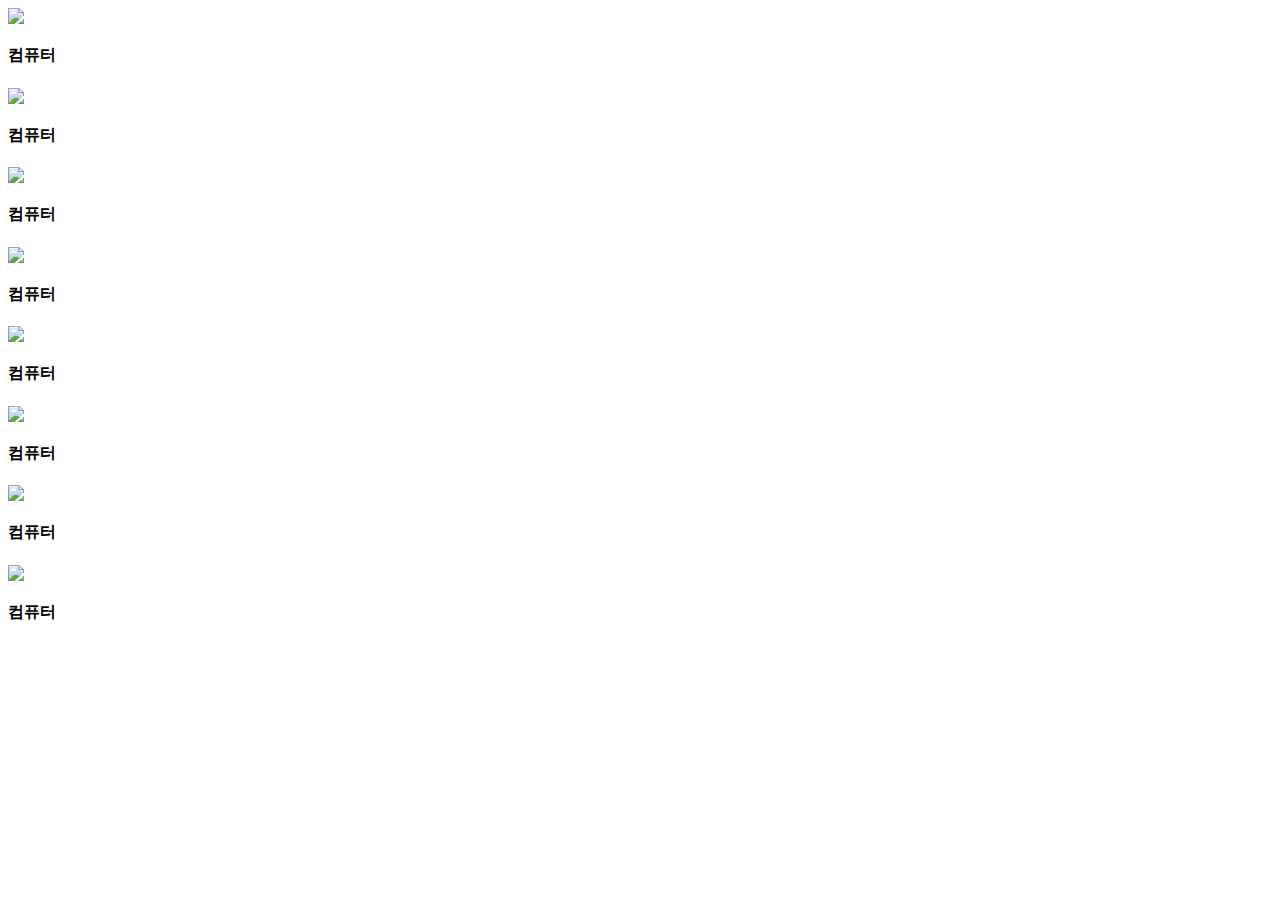
==== index.html @ 5f496eae "feat: index 파일 이름 수정" ====
<head>
  
  <meta charset="UTF-8">
  <title>hw1</title>
  <meta name="viewport" content="width=device-width, initial-scale=1.0">
  <link rel="stylesheet" href="파일.css"></link>
</head>
<body>
  <div class = "container">
 <div class ="card">
  <img src="./images/다운로드.jpg" >
  <h4>컴퓨터</h4>
 </div>
 <div class ="card">
  <img src="./images/다운로드.jpg" >
  <h4>컴퓨터</h4>
 </div>
 <div class ="card">
  <img src="./images/다운로드.jpg" >
  <h4>컴퓨터</h4>
</div>
<div class ="card">
  <img src="./images/다운로드.jpg" >
  <h4>컴퓨터</h4>
 </div>
 <div class ="card">
  <img src="./images/다운로드.jpg" >
  <h4>컴퓨터</h4>
 </div>
 <div class ="card">
  <img src="./images/다운로드.jpg" >
  <h4>컴퓨터</h4>
  </div>
<div class ="card">
    <img src="./images/다운로드.jpg" >
    <h4>컴퓨터</h4>
   </div>
<div class ="card">
    <img src="./images/다운로드.jpg" >
    <h4>컴퓨터</h4>
</div>
 </div>
</body>
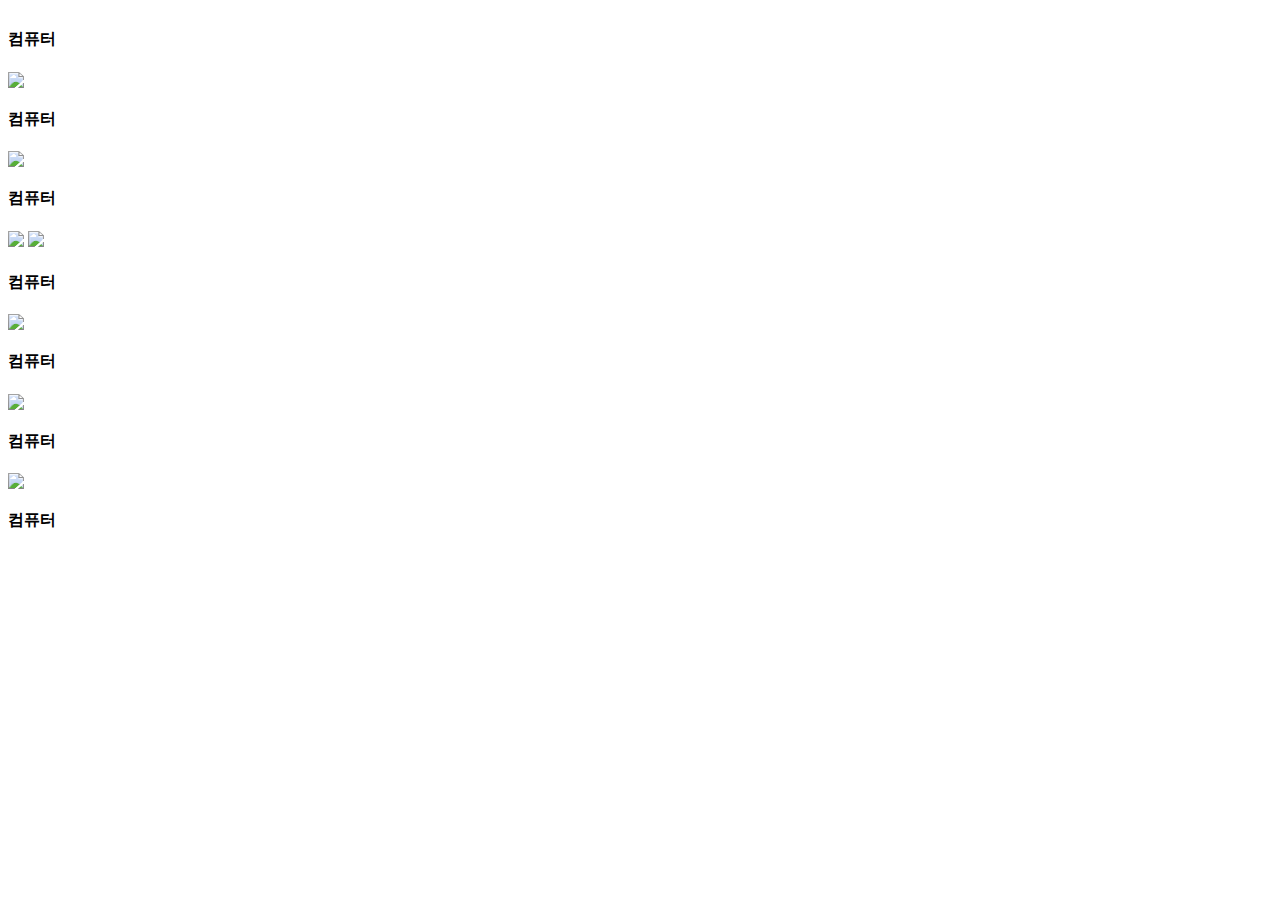
==== commit e1c173ef: "Update index.html" ====
--- a/index.html
+++ b/index.html
@@ -3,40 +3,40 @@
   <meta charset="UTF-8">
   <title>hw1</title>
   <meta name="viewport" content="width=device-width, initial-scale=1.0">
-  <link rel="stylesheet" href="파일.css"></link>
+    <link rel="stylesheet" href="파일.css"></link>
 </head>
 <body>
   <div class = "container">
  <div class ="card">
-  <img src="./images/다운로드.jpg" >
+  <img src="">
   <h4>컴퓨터</h4>
  </div>
  <div class ="card">
-  <img src="./images/다운로드.jpg" >
+  <img src="./과제/다운로드.jpg" >
   <h4>컴퓨터</h4>
  </div>
  <div class ="card">
-  <img src="./images/다운로드.jpg" >
+  <img src="./과제/다운로드.jpg" >
   <h4>컴퓨터</h4>
 </div>
 <div class ="card">
-  <img src="./images/다운로드.jpg" >
+  <img src="./과제/다운로드.jpg >
   <h4>컴퓨터</h4>
  </div>
  <div class ="card">
-  <img src="./images/다운로드.jpg" >
+  <img src="./과제/다운로드.jpg" >
   <h4>컴퓨터</h4>
  </div>
  <div class ="card">
-  <img src="./images/다운로드.jpg" >
+  <img src="./과제/다운로드.jpg" >
   <h4>컴퓨터</h4>
   </div>
 <div class ="card">
-    <img src="./images/다운로드.jpg" >
+    <img src="./과제/다운로드.jpg" >
     <h4>컴퓨터</h4>
    </div>
 <div class ="card">
-    <img src="./images/다운로드.jpg" >
+    <img src="./과제/다운로드.jpg" >
     <h4>컴퓨터</h4>
 </div>
  </div>
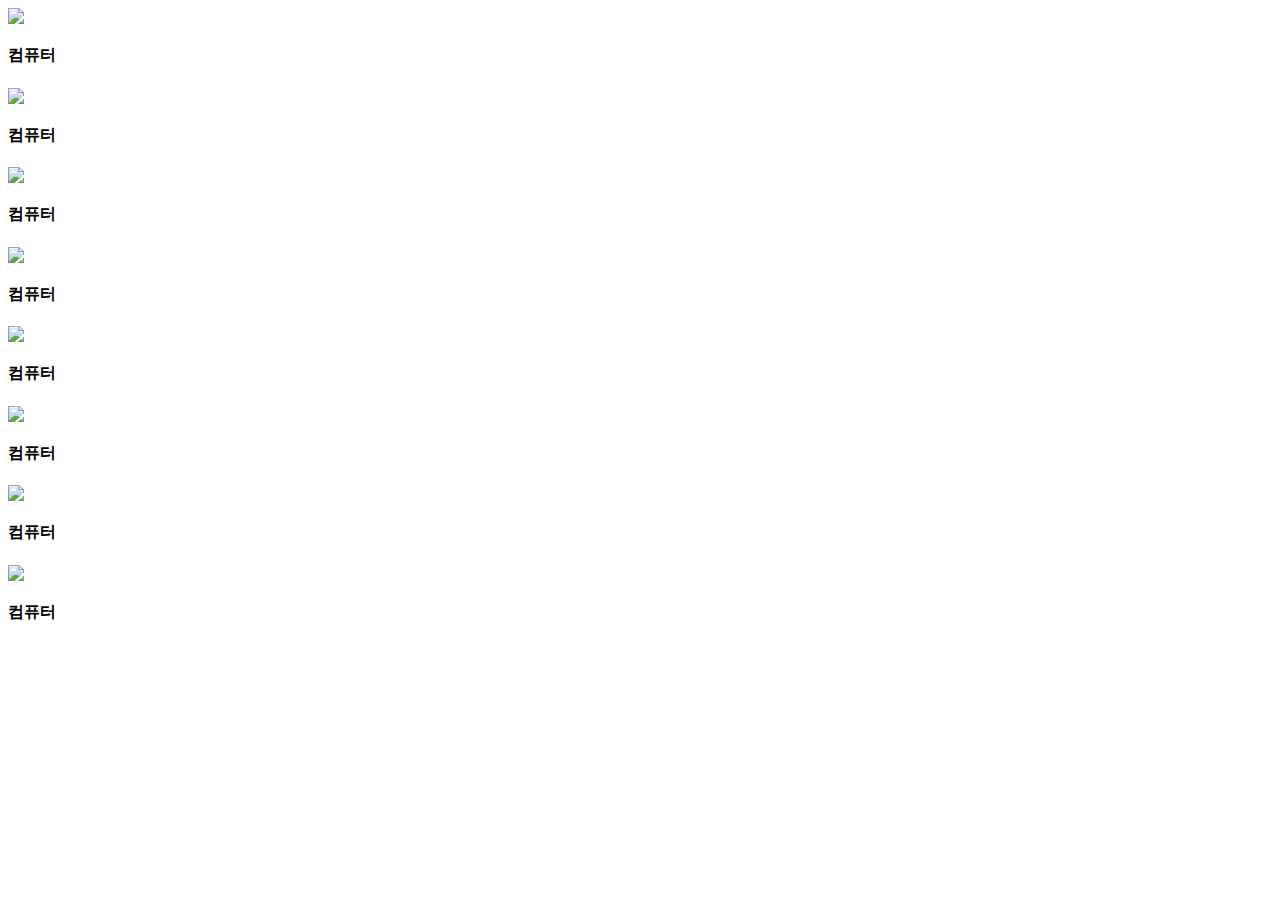
==== commit bea2c5dd: "Update index.html" ====
--- a/index.html
+++ b/index.html
@@ -8,7 +8,7 @@
 <body>
   <div class = "container">
  <div class ="card">
-  <img src="">
+  <img src="./과제/다운로드.jpg">
   <h4>컴퓨터</h4>
  </div>
  <div class ="card">
@@ -20,7 +20,7 @@
   <h4>컴퓨터</h4>
 </div>
 <div class ="card">
-  <img src="./과제/다운로드.jpg >
+  <img src="./과제/다운로드.jpg" >
   <h4>컴퓨터</h4>
  </div>
  <div class ="card">
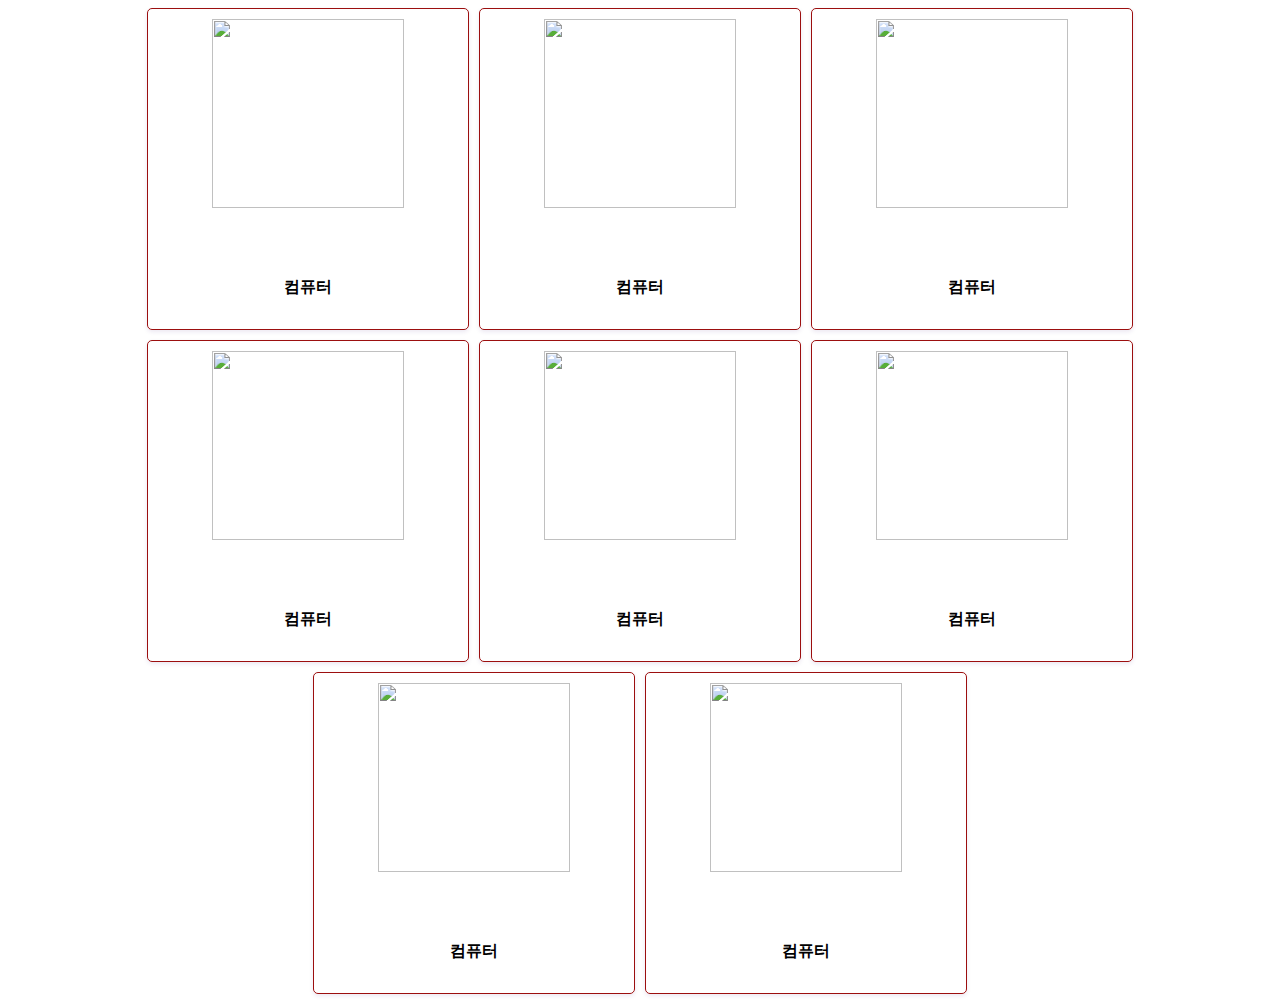
==== commit 4cb2f60b: "Add files via upload" ====
--- a/index.html
+++ b/index.html
@@ -1,43 +1,43 @@
-<head>
-  
-  <meta charset="UTF-8">
-  <title>hw1</title>
-  <meta name="viewport" content="width=device-width, initial-scale=1.0">
-    <link rel="stylesheet" href="파일.css"></link>
-</head>
-<body>
-  <div class = "container">
- <div class ="card">
-  <img src="./과제/다운로드.jpg">
-  <h4>컴퓨터</h4>
- </div>
- <div class ="card">
-  <img src="./과제/다운로드.jpg" >
-  <h4>컴퓨터</h4>
- </div>
- <div class ="card">
-  <img src="./과제/다운로드.jpg" >
-  <h4>컴퓨터</h4>
-</div>
-<div class ="card">
-  <img src="./과제/다운로드.jpg" >
-  <h4>컴퓨터</h4>
- </div>
- <div class ="card">
-  <img src="./과제/다운로드.jpg" >
-  <h4>컴퓨터</h4>
- </div>
- <div class ="card">
-  <img src="./과제/다운로드.jpg" >
-  <h4>컴퓨터</h4>
-  </div>
-<div class ="card">
-    <img src="./과제/다운로드.jpg" >
-    <h4>컴퓨터</h4>
-   </div>
-<div class ="card">
-    <img src="./과제/다운로드.jpg" >
-    <h4>컴퓨터</h4>
-</div>
- </div>
-</body>
+<head>
+  
+  <meta charset="UTF-8">
+  <title>hw1</title>
+  <meta name="viewport" content="width=device-width, initial-scale=1.0">
+    <link rel="stylesheet" href="파일.css"></link>
+</head>
+<body>
+  <div class = "container">
+ <div class ="card">
+  <img src="https://i.namu.wiki/i/IjcGv_lS1dK_wc8cz6ErO-YpsV9el5ovJ3bwAReCCg-wr28SKXt5_yQfyx9ri-COrT5LrHqjeZk_p68tyOEx0w.webp">
+  <h4>컴퓨터</h4>
+ </div>
+ <div class ="card">
+  <img src="https://i.namu.wiki/i/IjcGv_lS1dK_wc8cz6ErO-YpsV9el5ovJ3bwAReCCg-wr28SKXt5_yQfyx9ri-COrT5LrHqjeZk_p68tyOEx0w.webp" >
+  <h4>컴퓨터</h4>
+ </div>
+ <div class ="card">
+  <img src="https://i.namu.wiki/i/IjcGv_lS1dK_wc8cz6ErO-YpsV9el5ovJ3bwAReCCg-wr28SKXt5_yQfyx9ri-COrT5LrHqjeZk_p68tyOEx0w.webp" >
+  <h4>컴퓨터</h4>
+</div>
+<div class ="card">
+  <img src="https://i.namu.wiki/i/IjcGv_lS1dK_wc8cz6ErO-YpsV9el5ovJ3bwAReCCg-wr28SKXt5_yQfyx9ri-COrT5LrHqjeZk_p68tyOEx0w.webp" >
+  <h4>컴퓨터</h4>
+ </div>
+ <div class ="card">
+  <img src="https://i.namu.wiki/i/IjcGv_lS1dK_wc8cz6ErO-YpsV9el5ovJ3bwAReCCg-wr28SKXt5_yQfyx9ri-COrT5LrHqjeZk_p68tyOEx0w.webp" >
+  <h4>컴퓨터</h4>
+ </div>
+ <div class ="card">
+  <img src="https://i.namu.wiki/i/IjcGv_lS1dK_wc8cz6ErO-YpsV9el5ovJ3bwAReCCg-wr28SKXt5_yQfyx9ri-COrT5LrHqjeZk_p68tyOEx0w.webp" >
+  <h4>컴퓨터</h4>
+  </div>
+<div class ="card">
+    <img src="https://i.namu.wiki/i/IjcGv_lS1dK_wc8cz6ErO-YpsV9el5ovJ3bwAReCCg-wr28SKXt5_yQfyx9ri-COrT5LrHqjeZk_p68tyOEx0w.webp" >
+    <h4>컴퓨터</h4>
+   </div>
+<div class ="card">
+    <img src="https://i.namu.wiki/i/IjcGv_lS1dK_wc8cz6ErO-YpsV9el5ovJ3bwAReCCg-wr28SKXt5_yQfyx9ri-COrT5LrHqjeZk_p68tyOEx0w.webp" >
+    <h4>컴퓨터</h4>
+</div>
+ </div>
+</body>--- a/파일.css
+++ b/파일.css
@@ -0,0 +1,34 @@
+.container {
+  display: flex;
+  flex-direction: row; /* 요소들을 수평 방향으로 배치합니다. */
+  flex-wrap: wrap; /* 요소들을 한 줄에 배치하고 넘치는 경우 여러 줄로 나눕니다. */
+  align-items: center;  
+  justify-content: center; 
+  gap: 10px; /* 그리드 아이템 간격 설정 */  
+}
+
+.card {
+  display: flex;
+  flex-direction: column; /* 세로 방향으로 요소들을 배치합니다. */
+  align-items: center; /* 아이템들을 수직으로 중앙에 정렬합니다. */
+  text-align: center; 
+  border: 1px solid #9c0f0f; /* 테두리 스타일 및 색상 지정 */
+  border-radius: 5px; /* 테두리를 둥글게 만듭니다. */
+  box-shadow: 0 2px 4px rgba(72, 29, 124, 0.1); /* 그림자 효과 추가 */
+  padding: 10px;
+  width: calc(300px); /* 카드의 너비를 50%로 설정하고 간격을 고려하여 조정합니다. */
+  height: 300px; /* 카드의 높이를 100px로 설정 */
+}
+
+.card {
+  display: flex;
+  flex-direction: column; /* 세로 방향으로 요소들을 배치합니다. */
+  align-items: center; /* 아이템들을 수직으로 중앙에 정렬합니다. */ 
+  text-align: center; /* 텍스트를 수평으로 중앙 정렬합니다. */
+}
+
+.card img {
+  max-width: 80%; /* 이미지가 카드의 너비를 초과하지 않도록 설정합니다. */
+  height: 80%; /* 이미지의 비율을 유지하면서 높이를 조정합니다. */
+}
+
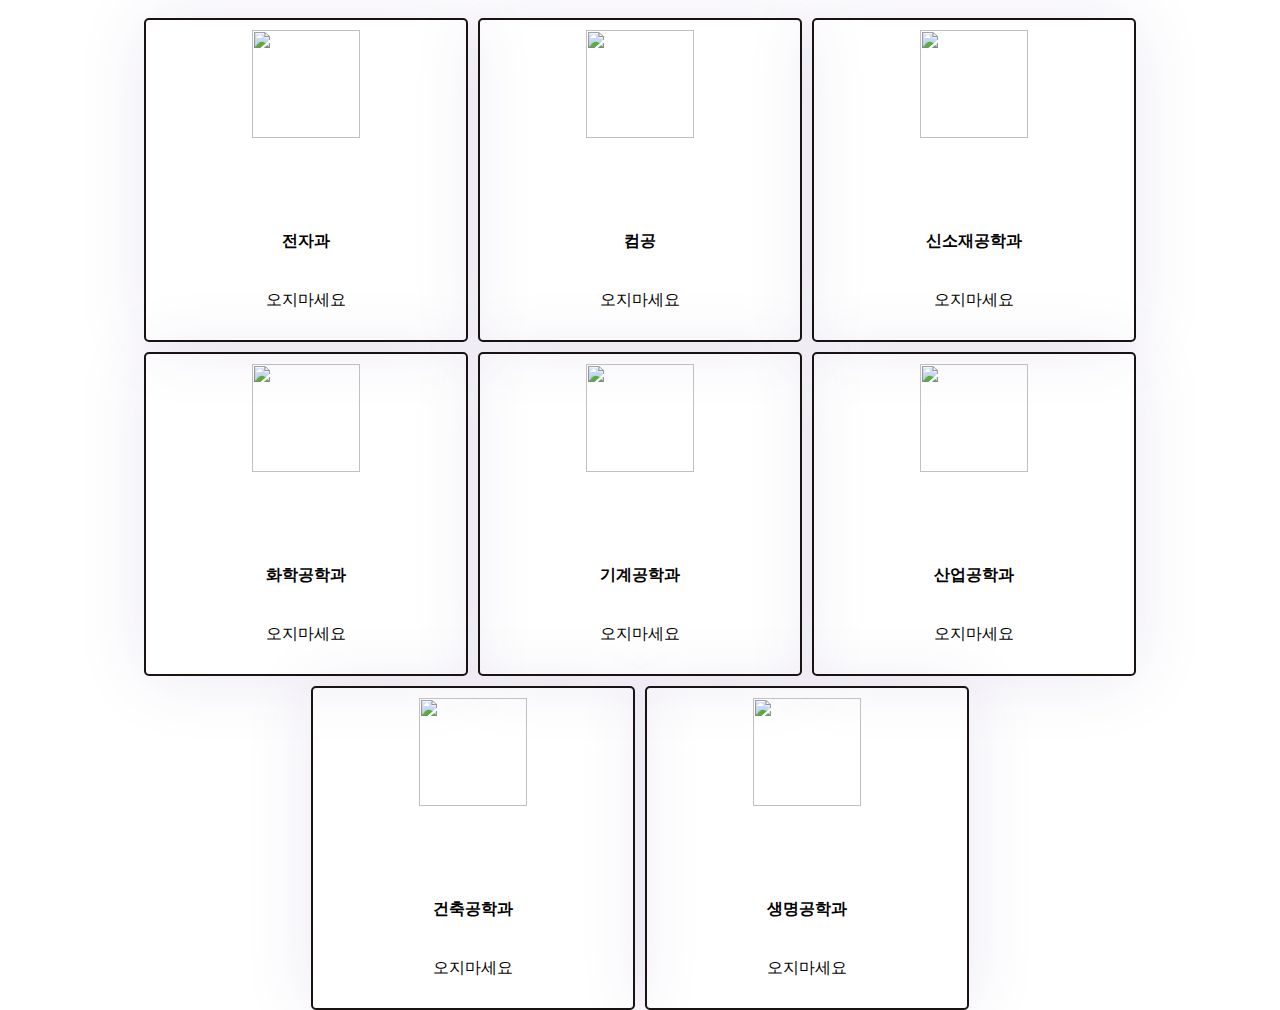
==== commit bac66126: "Add files via upload" ====
--- a/index.html
+++ b/index.html
@@ -8,36 +8,44 @@
 <body>
   <div class = "container">
  <div class ="card">
-  <img src="https://i.namu.wiki/i/IjcGv_lS1dK_wc8cz6ErO-YpsV9el5ovJ3bwAReCCg-wr28SKXt5_yQfyx9ri-COrT5LrHqjeZk_p68tyOEx0w.webp">
-  <h4>컴퓨터</h4>
+  <img src="https://home.sejong.ac.kr/~eedpt/main/eedpt.jpg">
+  <h4>전자과</h4>
+  <p>오지마세요</p>
  </div>
  <div class ="card">
-  <img src="https://i.namu.wiki/i/IjcGv_lS1dK_wc8cz6ErO-YpsV9el5ovJ3bwAReCCg-wr28SKXt5_yQfyx9ri-COrT5LrHqjeZk_p68tyOEx0w.webp" >
-  <h4>컴퓨터</h4>
+  <img src="https://cdn.inflearn.com/public/courses/329605/cover/7f7d4d9a-e739-482c-8e16-71081b4793b5/329605-eng.jpg" >
+  <h4>컴공</h4>
+  <p>오지마세요</p>
  </div>
  <div class ="card">
-  <img src="https://i.namu.wiki/i/IjcGv_lS1dK_wc8cz6ErO-YpsV9el5ovJ3bwAReCCg-wr28SKXt5_yQfyx9ri-COrT5LrHqjeZk_p68tyOEx0w.webp" >
-  <h4>컴퓨터</h4>
+  <img src="https://post-phinf.pstatic.net/MjAxOTA0MTBfMjI5/MDAxNTU0ODU2Mzk4MjQx.ziQdIuvx_er0olpJF7vfcAES02Y_Nni8F6cVEFB8DDEg.NG7fGxpAXIINaxn1VXVSX_VuyYJgQJD2ZCEsh0a1oQ0g.GIF/12.gif?type=w500_q75" >
+  <h4>신소재공학과</h4>
+  <p>오지마세요</p>
 </div>
 <div class ="card">
-  <img src="https://i.namu.wiki/i/IjcGv_lS1dK_wc8cz6ErO-YpsV9el5ovJ3bwAReCCg-wr28SKXt5_yQfyx9ri-COrT5LrHqjeZk_p68tyOEx0w.webp" >
-  <h4>컴퓨터</h4>
+  <img src="https://www.gnu.ac.kr/images/web/ce/sub_cnt/img_depa15.png" >
+  <h4>화학공학과</h4>
+  <p>오지마세요</p>
  </div>
  <div class ="card">
-  <img src="https://i.namu.wiki/i/IjcGv_lS1dK_wc8cz6ErO-YpsV9el5ovJ3bwAReCCg-wr28SKXt5_yQfyx9ri-COrT5LrHqjeZk_p68tyOEx0w.webp" >
-  <h4>컴퓨터</h4>
+  <img src="https://cdn.edujin.co.kr/news/photo/202207/39199_79157_5732.png" >
+  <h4>기계공학과</h4>
+  <p>오지마세요</p>
  </div>
  <div class ="card">
-  <img src="https://i.namu.wiki/i/IjcGv_lS1dK_wc8cz6ErO-YpsV9el5ovJ3bwAReCCg-wr28SKXt5_yQfyx9ri-COrT5LrHqjeZk_p68tyOEx0w.webp" >
-  <h4>컴퓨터</h4>
+  <img src="https://cdn.edujin.co.kr/news/photo/202007/33363_61144_3225.jpg" >
+  <h4>산업공학과</h4>
+  <p>오지마세요</p>
   </div>
 <div class ="card">
-    <img src="https://i.namu.wiki/i/IjcGv_lS1dK_wc8cz6ErO-YpsV9el5ovJ3bwAReCCg-wr28SKXt5_yQfyx9ri-COrT5LrHqjeZk_p68tyOEx0w.webp" >
-    <h4>컴퓨터</h4>
+    <img src="https://mblogthumb-phinf.pstatic.net/MjAyMDAyMjFfMjM5/MDAxNTgyMjYzMzI3Mzk4.LsHPKazmtqL3SAIDfFS34v4DyjKgi_yHul_frOOu-yMg.SGsKHuBo2fOnufX3gE9rGWvq14UG1GkdaPXJ-f4YitYg.JPEG.camtoblog/GettyImages-1185082246.jpg?type=w800" >
+    <h4>건축공학과</h4>
+    <p>오지마세요</p>
    </div>
 <div class ="card">
-    <img src="https://i.namu.wiki/i/IjcGv_lS1dK_wc8cz6ErO-YpsV9el5ovJ3bwAReCCg-wr28SKXt5_yQfyx9ri-COrT5LrHqjeZk_p68tyOEx0w.webp" >
-    <h4>컴퓨터</h4>
+    <img src="https://t1.daumcdn.net/thumb/R720x0/?fname=http://t1.daumcdn.net/brunch/service/user/w0d/image/4ZVT_r85d1kAM0TuGHz23cOUfKY.bmp" >
+    <h4>생명공학과</h4>
+    <p>오지마세요</p>
 </div>
  </div>
 </body>--- a/파일.css
+++ b/파일.css
@@ -4,6 +4,8 @@
   flex-wrap: wrap; /* 요소들을 한 줄에 배치하고 넘치는 경우 여러 줄로 나눕니다. */
   align-items: center;  
   justify-content: center; 
+  height: 100vh;
+  padding: 10px;
   gap: 10px; /* 그리드 아이템 간격 설정 */  
 }
 
@@ -12,9 +14,9 @@
   flex-direction: column; /* 세로 방향으로 요소들을 배치합니다. */
   align-items: center; /* 아이템들을 수직으로 중앙에 정렬합니다. */
   text-align: center; 
-  border: 1px solid #9c0f0f; /* 테두리 스타일 및 색상 지정 */
+  border: 2px solid #191313; /* 테두리 스타일 및 색상 지정 */
   border-radius: 5px; /* 테두리를 둥글게 만듭니다. */
-  box-shadow: 0 2px 4px rgba(72, 29, 124, 0.1); /* 그림자 효과 추가 */
+  box-shadow: 0 2px 70px rgba(72, 29, 124, 0.1); /* 그림자 효과 추가 */
   padding: 10px;
   width: calc(300px); /* 카드의 너비를 50%로 설정하고 간격을 고려하여 조정합니다. */
   height: 300px; /* 카드의 높이를 100px로 설정 */
@@ -28,7 +30,7 @@
 }
 
 .card img {
-  max-width: 80%; /* 이미지가 카드의 너비를 초과하지 않도록 설정합니다. */
-  height: 80%; /* 이미지의 비율을 유지하면서 높이를 조정합니다. */
+  max-width: 60%; /* 이미지가 카드의 너비를 초과하지 않도록 설정합니다. */
+  height: 60%; /* 이미지의 비율을 유지하면서 높이를 조정합니다. */
 }
 
